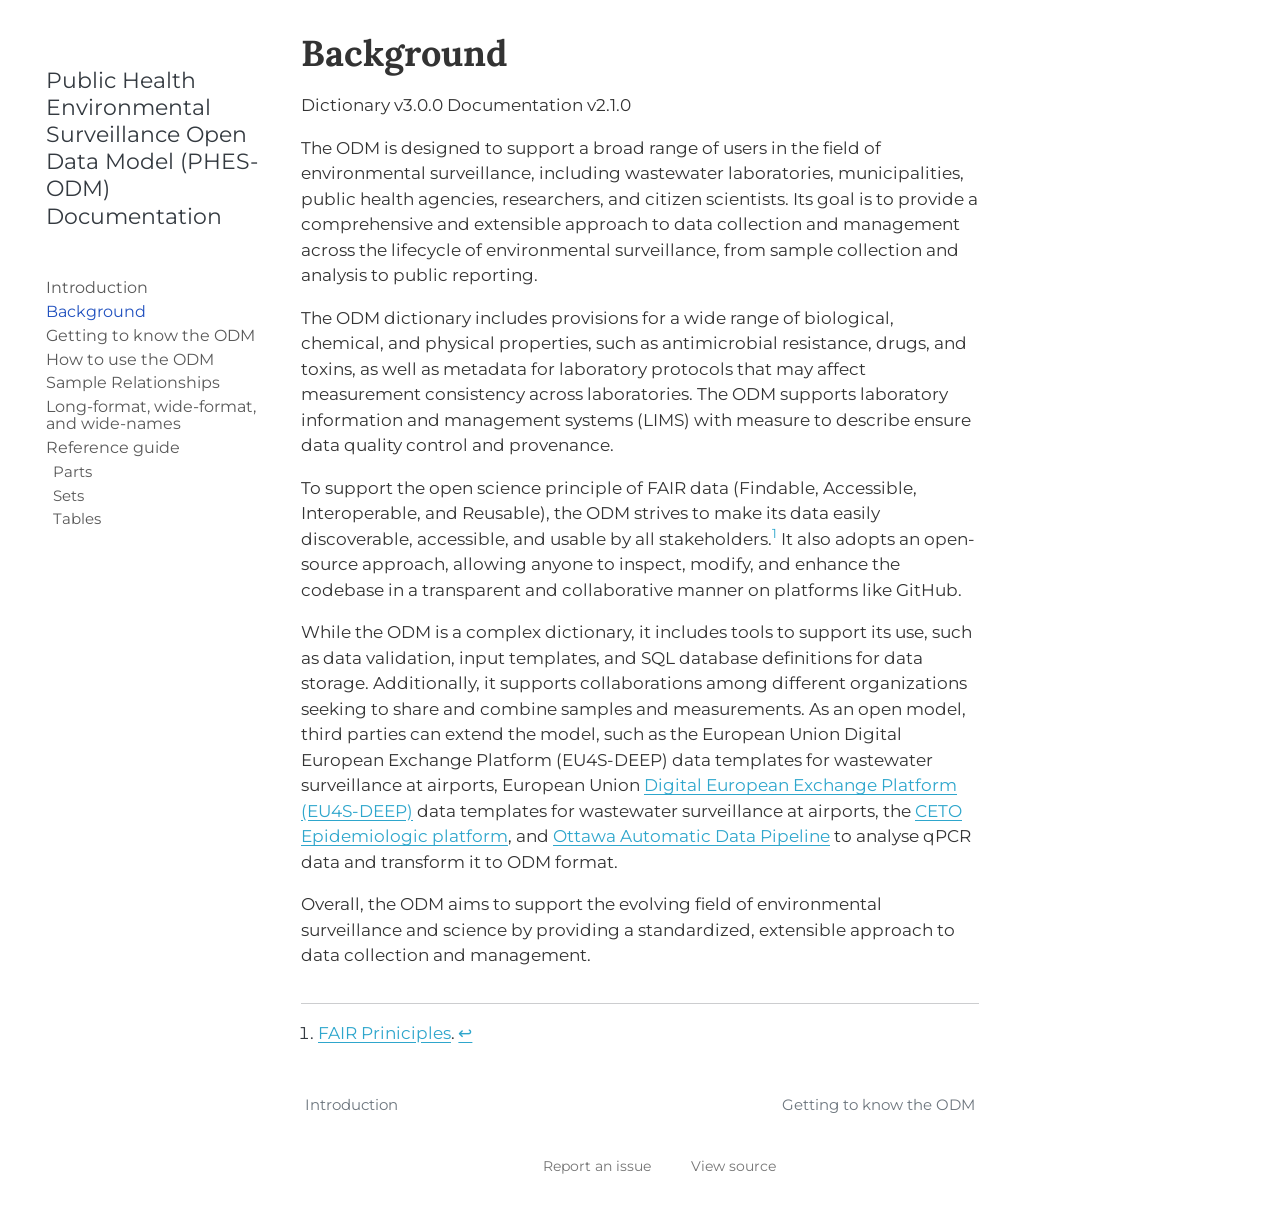
==== background.html @ 36b93fc3 "deploy: 9944a0d82ce27a2f8b0fd246a5327e32b0a26fd8" ====
<!DOCTYPE html>
<html xmlns="http://www.w3.org/1999/xhtml" lang="en-ca" xml:lang="en-ca"><head>

<meta charset="utf-8">
<meta name="generator" content="quarto-1.10.18">

<meta name="viewport" content="width=device-width, initial-scale=1.0, user-scalable=yes">


<title>Background – Public Health Environmental Surveillance Open Data Model (PHES-ODM) Documentation</title>
<style>
/* Default styles provided by pandoc.
** See https://pandoc.org/MANUAL.html#variables-for-html for config info.
*/
span.smallcaps{font-variant: small-caps;}
div.columns{display: flex; gap: 1.5em;}
div.column{flex: auto;}
@media screen {
div.columns{gap: min(4vw, 1.5em);}
div.column{overflow-x: auto;}
}
div.hanging-indent{margin-left: 1.5em; text-indent: -1.5em;}
ul.task-list{list-style: none;}
ul.task-list li input[type="checkbox"] {
  width: 0.8em;
  margin: 0 0.8em 0.2em -1em; /* quarto-specific, see https://github.com/quarto-dev/quarto-cli/issues/4556 */ 
  vertical-align: middle;
}
</style>


<script src="site_libs/quarto-nav/quarto-nav.js"></script>
<script src="site_libs/quarto-nav/headroom.min.js"></script>
<script src="site_libs/clipboard/clipboard.min.js"></script>
<script src="site_libs/quarto-search/autocomplete.umd.js"></script>
<script src="site_libs/quarto-search/fuse.min.js"></script>
<script src="site_libs/quarto-search/quarto-search.js"></script>
<meta name="quarto:offset" content="./">
<link href="./explanation.html" rel="next">
<link href="./index.html" rel="prev">
<script src="site_libs/quarto-html/quarto.js" type="module"></script>
<script src="site_libs/quarto-html/tabsets/tabsets.js" type="module"></script>
<script src="site_libs/quarto-html/popper.min.js"></script>
<script src="site_libs/quarto-html/tippy.umd.min.js"></script>
<script src="site_libs/quarto-html/anchor.min.js"></script>
<link href="site_libs/quarto-html/tippy.css" rel="stylesheet">
<link href="site_libs/quarto-html/quarto-syntax-highlighting-64a204ab8560d761af7679ceaba22944.css" rel="stylesheet" id="quarto-text-highlighting-styles">
<script src="site_libs/bootstrap/bootstrap.min.js"></script>
<link href="site_libs/bootstrap/bootstrap-icons.css" rel="stylesheet">
<link href="site_libs/bootstrap/bootstrap-734c960766a101f755136e936b8c898f.min.css" rel="stylesheet" append-hash="true" id="quarto-bootstrap" data-mode="light">
<script id="quarto-search-options" type="application/json">{
  "location": "sidebar",
  "copy-button": false,
  "collapse-after": 3,
  "panel-placement": "start",
  "type": "textbox",
  "limit": 50,
  "keyboard-shortcut": [
    "f",
    "/",
    "s"
  ],
  "show-item-context": false,
  "language": {
    "search-no-results-text": "No results",
    "search-matching-documents-text": "matching documents",
    "search-copy-link-title": "Copy link to search",
    "search-hide-matches-text": "Hide additional matches",
    "search-more-match-text": "more match in this document",
    "search-more-matches-text": "more matches in this document",
    "search-clear-button-title": "Clear",
    "search-text-placeholder": "",
    "search-detached-cancel-button-title": "Cancel",
    "search-submit-button-title": "Submit",
    "search-label": "Search"
  }
}</script>


</head>

<body class="nav-sidebar floating quarto-light">

<div id="quarto-search-results"></div>
  <header id="quarto-header" class="headroom fixed-top">
  <nav class="quarto-secondary-nav">
    <div class="container-fluid d-flex">
      <button type="button" class="quarto-btn-toggle btn" data-bs-toggle="collapse" role="button" data-bs-target=".quarto-sidebar-collapse-item" aria-controls="quarto-sidebar" aria-expanded="false" aria-label="Toggle sidebar navigation" onclick="if (window.quartoToggleHeadroom) { window.quartoToggleHeadroom(); }">
        <i class="bi bi-layout-text-sidebar-reverse"></i>
      </button>
        <nav class="quarto-page-breadcrumbs" aria-label="breadcrumb"><ol class="breadcrumb"><li class="breadcrumb-item"><a href="./background.html">Background</a></li></ol></nav>
        <a class="flex-grow-1" role="navigation" data-bs-toggle="collapse" data-bs-target=".quarto-sidebar-collapse-item" aria-controls="quarto-sidebar" aria-expanded="false" aria-label="Toggle sidebar navigation" onclick="if (window.quartoToggleHeadroom) { window.quartoToggleHeadroom(); }">      
        </a>
      <button type="button" class="btn quarto-search-button" aria-label="Search" onclick="window.quartoOpenSearch();">
        <i class="bi bi-search"></i>
      </button>
    </div>
  </nav>
</header>
<!-- content -->
<div id="quarto-content" class="quarto-container page-columns page-rows-contents page-layout-article">
<!-- sidebar -->
  <nav id="quarto-sidebar" class="sidebar collapse collapse-horizontal quarto-sidebar-collapse-item sidebar-navigation floating overflow-auto">
    <div class="pt-lg-2 mt-2 text-left sidebar-header sidebar-header-stacked">
      <a href="./index.html" class="sidebar-logo-link">
      <img src="././assets/ODM-logo.png" alt="" class="sidebar-logo light-content py-0 d-lg-inline d-none">
      <img src="././assets/ODM-logo.png" alt="" class="sidebar-logo dark-content py-0 d-lg-inline d-none">
      </a>
    <div class="sidebar-title mb-0 py-0">
      <a href="./">Public Health Environmental Surveillance Open Data Model (PHES-ODM) Documentation</a> 
        <div class="sidebar-tools-main">
    <a href="https://github.com/Big-Life-Lab/PHES-ODM-Doc/tree/main/qmd/" title="Source Code" class="quarto-navigation-tool px-1" aria-label="Source Code"><i class="bi bi-github"></i></a>
    <div class="dropdown">
      <a href="" title="Download" id="quarto-navigation-tool-dropdown-0" class="quarto-navigation-tool dropdown-toggle px-1" data-bs-toggle="dropdown" aria-expanded="false" role="link" aria-label="Download"><i class="bi bi-download"></i></a>
      <ul class="dropdown-menu" aria-labelledby="quarto-navigation-tool-dropdown-0">
          <li>
            <a class="dropdown-item sidebar-tools-main-item" href="./ODM-documentation-v2.0.1.pdf">
              <i class="bi bi-file-pdf pe-1"></i>
            Download PDF
            </a>
          </li>
          <li>
            <a class="dropdown-item sidebar-tools-main-item" href="./ODM-documentation-v2.0.1.epub">
              <i class="bi bi-journal pe-1"></i>
            Download ePub
            </a>
          </li>
      </ul>
    </div>
</div>
    </div>
      </div>
        <div class="mt-2 flex-shrink-0 align-items-center">
        <div class="sidebar-search">
        <div id="quarto-search" class="" title="Search"></div>
        </div>
        </div>
    <div class="sidebar-menu-container"> 
    <ul class="list-unstyled mt-1">
        <li class="sidebar-item">
  <div class="sidebar-item-container"> 
  <a href="./index.html" class="sidebar-item-text sidebar-link">
 <span class="menu-text">Introduction</span></a>
  </div>
</li>
        <li class="sidebar-item">
  <div class="sidebar-item-container"> 
  <a href="./background.html" class="sidebar-item-text sidebar-link active">
 <span class="menu-text">Background</span></a>
  </div>
</li>
        <li class="sidebar-item">
  <div class="sidebar-item-container"> 
  <a href="./explanation.html" class="sidebar-item-text sidebar-link">
 <span class="menu-text">Getting to know the ODM</span></a>
  </div>
</li>
        <li class="sidebar-item">
  <div class="sidebar-item-container"> 
  <a href="./how-to.html" class="sidebar-item-text sidebar-link">
 <span class="menu-text">How to use the ODM</span></a>
  </div>
</li>
        <li class="sidebar-item">
  <div class="sidebar-item-container"> 
  <a href="./sampleRelationships.html" class="sidebar-item-text sidebar-link">
 <span class="menu-text">Sample Relationships</span></a>
  </div>
</li>
        <li class="sidebar-item">
  <div class="sidebar-item-container"> 
  <a href="./wide-names.html" class="sidebar-item-text sidebar-link">
 <span class="menu-text">Long-format, wide-format, and wide-names</span></a>
  </div>
</li>
        <li class="sidebar-item sidebar-item-section">
      <div class="sidebar-item-container"> 
            <a href="./ref-guide.html" class="sidebar-item-text sidebar-link">
 <span class="menu-text">Reference guide</span></a>
          <a class="sidebar-item-toggle text-start" data-bs-toggle="collapse" data-bs-target="#quarto-sidebar-section-1" role="navigation" aria-expanded="true" aria-label="Toggle section">
            <i class="bi bi-chevron-right ms-2"></i>
          </a> 
      </div>
      <ul id="quarto-sidebar-section-1" class="collapse list-unstyled sidebar-section depth1 show">  
          <li class="sidebar-item">
  <div class="sidebar-item-container"> 
  <a href="./parts.html" class="sidebar-item-text sidebar-link">
 <span class="menu-text">Parts</span></a>
  </div>
</li>
          <li class="sidebar-item">
  <div class="sidebar-item-container"> 
  <a href="./sets.html" class="sidebar-item-text sidebar-link">
 <span class="menu-text">Sets</span></a>
  </div>
</li>
          <li class="sidebar-item">
  <div class="sidebar-item-container"> 
  <a href="./tables.html" class="sidebar-item-text sidebar-link">
 <span class="menu-text">Tables</span></a>
  </div>
</li>
      </ul>
  </li>
    </ul>
    </div>
</nav>
<div id="quarto-sidebar-glass" class="quarto-sidebar-collapse-item" data-bs-toggle="collapse" data-bs-target=".quarto-sidebar-collapse-item"></div>
<!-- margin-sidebar -->
    <div id="quarto-margin-sidebar" class="sidebar margin-sidebar zindex-bottom">
        
    </div>
<!-- main -->
<main class="content" id="quarto-document-content">

<header id="title-block-header" class="quarto-title-block default">
<div class="quarto-title">
<h1 class="title">Background</h1>
</div>



<div class="quarto-title-meta">

    
  
    
  </div>
  


</header>


<p>Dictionary v3.0.0 Documentation v2.1.0</p>
<p>The ODM is designed to support a broad range of users in the field of environmental surveillance, including wastewater laboratories, municipalities, public health agencies, researchers, and citizen scientists. Its goal is to provide a comprehensive and extensible approach to data collection and management across the lifecycle of environmental surveillance, from sample collection and analysis to public reporting.</p>
<p>The ODM dictionary includes provisions for a wide range of biological, chemical, and physical properties, such as antimicrobial resistance, drugs, and toxins, as well as metadata for laboratory protocols that may affect measurement consistency across laboratories. The ODM supports laboratory information and management systems (LIMS) with measure to describe ensure data quality control and provenance.</p>
<p>To support the open science principle of FAIR data (Findable, Accessible, Interoperable, and Reusable), the ODM strives to make its data easily discoverable, accessible, and usable by all stakeholders.<a href="#fn1" class="footnote-ref" id="fnref1" role="doc-noteref"><sup>1</sup></a> It also adopts an open-source approach, allowing anyone to inspect, modify, and enhance the codebase in a transparent and collaborative manner on platforms like GitHub.</p>
<p>While the ODM is a complex dictionary, it includes tools to support its use, such as data validation, input templates, and SQL database definitions for data storage. Additionally, it supports collaborations among different organizations seeking to share and combine samples and measurements. As an open model, third parties can extend the model, such as the European Union Digital European Exchange Platform (EU4S-DEEP) data templates for wastewater surveillance at airports, European Union <a href="https://wastewater-observatory.jrc.ec.europa.eu">Digital European Exchange Platform (EU4S-DEEP)</a> data templates for wastewater surveillance at airports, the <a href="https://ceto.ca">CETO Epidemiologic platform</a>, and <a href="https://phes-odm.org">Ottawa Automatic Data Pipeline</a> to analyse qPCR data and transform it to ODM format.</p>
<p>Overall, the ODM aims to support the evolving field of environmental surveillance and science by providing a standardized, extensible approach to data collection and management.</p>


<section id="footnotes" class="footnotes footnotes-end-of-document" role="doc-endnotes">
<hr>
<ol>
<li id="fn1"><p><a href="https://go-fair.org/fair-principles/">FAIR Priniciples</a>.<a href="#fnref1" class="footnote-back" role="doc-backlink">↩︎</a></p></li>
</ol>
</section>

</main> <!-- /main -->
<script id="quarto-html-after-body" type="application/javascript">
  window.document.addEventListener("DOMContentLoaded", function (event) {
    const icon = "";
    const anchorJS = new window.AnchorJS();
    anchorJS.options = {
      placement: 'right',
      icon: icon
    };
    anchorJS.add('.anchored');
    const isCodeAnnotation = (el) => {
      for (const clz of el.classList) {
        if (clz.startsWith('code-annotation-')) {                     
          return true;
        }
      }
      return false;
    }
    const onCopySuccess = function(e) {
      // button target
      const button = e.trigger;
      // don't keep focus
      button.blur();
      // flash "checked"
      button.classList.add('code-copy-button-checked');
      var currentTitle = button.getAttribute("title");
      button.setAttribute("title", "Copied!");
      let tooltip;
      if (window.bootstrap) {
        button.setAttribute("data-bs-toggle", "tooltip");
        button.setAttribute("data-bs-placement", "left");
        button.setAttribute("data-bs-title", "Copied!");
        tooltip = new bootstrap.Tooltip(button, 
          { trigger: "manual", 
            customClass: "code-copy-button-tooltip",
            offset: [0, -8]});
        tooltip.show();    
      }
      setTimeout(function() {
        if (tooltip) {
          tooltip.hide();
          button.removeAttribute("data-bs-title");
          button.removeAttribute("data-bs-toggle");
          button.removeAttribute("data-bs-placement");
        }
        button.setAttribute("title", currentTitle);
        button.classList.remove('code-copy-button-checked');
      }, 1000);
      // clear code selection
      e.clearSelection();
    }
    const getTextToCopy = function(trigger) {
      const outerScaffold = trigger.parentElement.cloneNode(true);
      const codeEl = outerScaffold.querySelector('code');
      for (const childEl of codeEl.children) {
        if (isCodeAnnotation(childEl)) {
          childEl.remove();
        }
      }
      return codeEl.innerText;
    }
    const clipboard = new window.ClipboardJS('.code-copy-button:not([data-in-quarto-modal])', {
      text: getTextToCopy
    });
    clipboard.on('success', onCopySuccess);
    if (window.document.getElementById('quarto-embedded-source-code-modal')) {
      const clipboardModal = new window.ClipboardJS('.code-copy-button[data-in-quarto-modal]', {
        text: getTextToCopy,
        container: window.document.getElementById('quarto-embedded-source-code-modal')
      });
      clipboardModal.on('success', onCopySuccess);
    }
      var localhostRegex = new RegExp(/^(?:http|https):\/\/localhost\:?[0-9]*\//);
      var mailtoRegex = new RegExp(/^mailto:/);
        var filterRegex = new RegExp('/' + window.location.host + '/');
      var isInternal = (href) => {
          return filterRegex.test(href) || localhostRegex.test(href) || mailtoRegex.test(href);
      }
      // Inspect non-navigation links and adorn them if external
     var links = window.document.querySelectorAll('a[href]:not(.nav-link):not(.navbar-brand):not(.toc-action):not(.sidebar-link):not(.sidebar-item-toggle):not(.pagination-link):not(.no-external):not([aria-hidden]):not(.dropdown-item):not(.quarto-navigation-tool):not(.about-link)');
      for (var i=0; i<links.length; i++) {
        const link = links[i];
        if (!isInternal(link.href)) {
          // undo the damage that might have been done by quarto-nav.js in the case of
          // links that we want to consider external
          if (link.dataset.originalHref !== undefined) {
            link.href = link.dataset.originalHref;
          }
        }
      }
    function tippyHover(el, contentFn, onTriggerFn, onUntriggerFn) {
      const config = {
        allowHTML: true,
        maxWidth: 500,
        delay: 100,
        arrow: false,
        appendTo: function(el) {
            return el.parentElement;
        },
        interactive: true,
        interactiveBorder: 10,
        theme: 'quarto',
        placement: 'bottom-start',
      };
      if (contentFn) {
        config.content = contentFn;
      }
      if (onTriggerFn) {
        config.onTrigger = onTriggerFn;
      }
      if (onUntriggerFn) {
        config.onUntrigger = onUntriggerFn;
      }
      window.tippy(el, config); 
    }
    const noterefs = window.document.querySelectorAll('a[role="doc-noteref"]');
    for (var i=0; i<noterefs.length; i++) {
      const ref = noterefs[i];
      tippyHover(ref, function() {
        // use id or data attribute instead here
        let href = ref.getAttribute('data-footnote-href') || ref.getAttribute('href');
        try { href = new URL(href).hash; } catch {}
        const id = href.replace(/^#\/?/, "");
        const note = window.document.getElementById(id);
        if (note) {
          return note.innerHTML;
        } else {
          return "";
        }
      });
    }
    const xrefs = window.document.querySelectorAll('a.quarto-xref');
    const processXRef = (id, note) => {
      // Strip column container classes
      const stripColumnClz = (el) => {
        el.classList.remove("page-full", "page-columns");
        if (el.children) {
          for (const child of el.children) {
            stripColumnClz(child);
          }
        }
      }
      stripColumnClz(note)
      if (id === null || id.startsWith('sec-')) {
        // Special case sections, only their first couple elements
        const container = document.createElement("div");
        if (note.children && note.children.length > 2) {
          container.appendChild(note.children[0].cloneNode(true));
          for (let i = 1; i < note.children.length; i++) {
            const child = note.children[i];
            if (child.tagName === "P" && child.innerText === "") {
              continue;
            } else {
              container.appendChild(child.cloneNode(true));
              break;
            }
          }
          if (window.Quarto?.typesetMath) {
            window.Quarto.typesetMath(container);
          }
          return container.innerHTML
        } else {
          if (window.Quarto?.typesetMath) {
            window.Quarto.typesetMath(note);
          }
          return note.innerHTML;
        }
      } else {
        // Remove any anchor links if they are present
        const anchorLink = note.querySelector('a.anchorjs-link');
        if (anchorLink) {
          anchorLink.remove();
        }
        if (window.Quarto?.typesetMath) {
          window.Quarto.typesetMath(note);
        }
        if (note.classList.contains("callout")) {
          return note.outerHTML;
        } else {
          return note.innerHTML;
        }
      }
    }
    for (var i=0; i<xrefs.length; i++) {
      const xref = xrefs[i];
      tippyHover(xref, undefined, function(instance) {
        instance.disable();
        let url = xref.getAttribute('href');
        let hash = undefined; 
        if (url.startsWith('#')) {
          hash = url;
        } else {
          try { hash = new URL(url).hash; } catch {}
        }
        if (hash) {
          const id = hash.replace(/^#\/?/, "");
          const note = window.document.getElementById(id);
          if (note !== null) {
            try {
              const html = processXRef(id, note.cloneNode(true));
              instance.setContent(html);
            } finally {
              instance.enable();
              instance.show();
            }
          } else {
            // See if we can fetch this
            fetch(url.split('#')[0])
            .then(res => res.text())
            .then(html => {
              const parser = new DOMParser();
              const htmlDoc = parser.parseFromString(html, "text/html");
              const note = htmlDoc.getElementById(id);
              if (note !== null) {
                const html = processXRef(id, note);
                instance.setContent(html);
              } 
            }).finally(() => {
              instance.enable();
              instance.show();
            });
          }
        } else {
          // See if we can fetch a full url (with no hash to target)
          // This is a special case and we should probably do some content thinning / targeting
          fetch(url)
          .then(res => res.text())
          .then(html => {
            const parser = new DOMParser();
            const htmlDoc = parser.parseFromString(html, "text/html");
            const note = htmlDoc.querySelector('main.content');
            if (note !== null) {
              // This should only happen for chapter cross references
              // (since there is no id in the URL)
              // remove the first header
              if (note.children.length > 0 && note.children[0].tagName === "HEADER") {
                note.children[0].remove();
              }
              const html = processXRef(null, note);
              instance.setContent(html);
            } 
          }).finally(() => {
            instance.enable();
            instance.show();
          });
        }
      }, function(instance) {
      });
    }
        let selectedAnnoteEl;
        const selectorForAnnotation = ( cell, annotation) => {
          let cellAttr = 'data-code-cell="' + cell + '"';
          let lineAttr = 'data-code-annotation="' +  annotation + '"';
          const selector = 'span[' + cellAttr + '][' + lineAttr + ']';
          return selector;
        }
        const selectCodeLines = (annoteEl) => {
          const doc = window.document;
          const targetCell = annoteEl.getAttribute("data-target-cell");
          const targetAnnotation = annoteEl.getAttribute("data-target-annotation");
          const annoteSpan = window.document.querySelector(selectorForAnnotation(targetCell, targetAnnotation));
          const lines = annoteSpan.getAttribute("data-code-lines").split(",");
          const lineIds = lines.map((line) => {
            return targetCell + "-" + line;
          })
          let top = null;
          let height = null;
          let parent = null;
          if (lineIds.length > 0) {
              //compute the position of the single el (top and bottom and make a div)
              const el = window.document.getElementById(lineIds[0]);
              top = el.offsetTop;
              height = el.offsetHeight;
              parent = el.parentElement.parentElement;
            if (lineIds.length > 1) {
              const lastEl = window.document.getElementById(lineIds[lineIds.length - 1]);
              const bottom = lastEl.offsetTop + lastEl.offsetHeight;
              height = bottom - top;
            }
            if (top !== null && height !== null && parent !== null) {
              // cook up a div (if necessary) and position it 
              let div = window.document.getElementById("code-annotation-line-highlight");
              if (div === null) {
                div = window.document.createElement("div");
                div.setAttribute("id", "code-annotation-line-highlight");
                div.style.position = 'absolute';
                parent.appendChild(div);
              }
              div.style.top = top - 2 + "px";
              div.style.height = height + 4 + "px";
              div.style.left = 0;
              let gutterDiv = window.document.getElementById("code-annotation-line-highlight-gutter");
              if (gutterDiv === null) {
                gutterDiv = window.document.createElement("div");
                gutterDiv.setAttribute("id", "code-annotation-line-highlight-gutter");
                gutterDiv.style.position = 'absolute';
                const codeCell = window.document.getElementById(targetCell);
                const gutter = codeCell.querySelector('.code-annotation-gutter');
                gutter.appendChild(gutterDiv);
              }
              gutterDiv.style.top = top - 2 + "px";
              gutterDiv.style.height = height + 4 + "px";
            }
            selectedAnnoteEl = annoteEl;
          }
        };
        const unselectCodeLines = () => {
          const elementsIds = ["code-annotation-line-highlight", "code-annotation-line-highlight-gutter"];
          elementsIds.forEach((elId) => {
            const div = window.document.getElementById(elId);
            if (div) {
              div.remove();
            }
          });
          selectedAnnoteEl = undefined;
        };
          // Handle positioning of the toggle
      window.addEventListener(
        "resize",
        throttle(() => {
          elRect = undefined;
          if (selectedAnnoteEl) {
            selectCodeLines(selectedAnnoteEl);
          }
        }, 10)
      );
      function throttle(fn, ms) {
      let throttle = false;
      let timer;
        return (...args) => {
          if(!throttle) { // first call gets through
              fn.apply(this, args);
              throttle = true;
          } else { // all the others get throttled
              if(timer) clearTimeout(timer); // cancel #2
              timer = setTimeout(() => {
                fn.apply(this, args);
                timer = throttle = false;
              }, ms);
          }
        };
      }
        // Attach click handler to the DT
        const annoteDls = window.document.querySelectorAll('dt[data-target-cell]');
        for (const annoteDlNode of annoteDls) {
          annoteDlNode.addEventListener('click', (event) => {
            const clickedEl = event.target;
            if (clickedEl !== selectedAnnoteEl) {
              unselectCodeLines();
              const activeEl = window.document.querySelector('dt[data-target-cell].code-annotation-active');
              if (activeEl) {
                activeEl.classList.remove('code-annotation-active');
              }
              selectCodeLines(clickedEl);
              clickedEl.classList.add('code-annotation-active');
            } else {
              // Unselect the line
              unselectCodeLines();
              clickedEl.classList.remove('code-annotation-active');
            }
          });
        }
    const findCites = (el) => {
      const parentEl = el.parentElement;
      if (parentEl) {
        const cites = parentEl.dataset.cites;
        if (cites) {
          return {
            el,
            cites: cites.split(' ')
          };
        } else {
          return findCites(el.parentElement)
        }
      } else {
        return undefined;
      }
    };
    var bibliorefs = window.document.querySelectorAll('a[role="doc-biblioref"]');
    for (var i=0; i<bibliorefs.length; i++) {
      const ref = bibliorefs[i];
      const citeInfo = findCites(ref);
      if (citeInfo) {
        tippyHover(citeInfo.el, function() {
          var popup = window.document.createElement('div');
          citeInfo.cites.forEach(function(cite) {
            var citeDiv = window.document.createElement('div');
            citeDiv.classList.add('hanging-indent');
            citeDiv.classList.add('csl-entry');
            var biblioDiv = window.document.getElementById('ref-' + cite);
            if (biblioDiv) {
              citeDiv.innerHTML = biblioDiv.innerHTML;
            }
            popup.appendChild(citeDiv);
          });
          return popup.innerHTML;
        });
      }
    }
  });
  </script>
<nav class="page-navigation">
  <div class="nav-page nav-page-previous">
      <a href="./index.html" class="pagination-link" aria-label="Introduction">
        <i class="bi bi-arrow-left-short"></i> <span class="nav-page-text">Introduction</span>
      </a>          
  </div>
  <div class="nav-page nav-page-next">
      <a href="./explanation.html" class="pagination-link" aria-label="Getting to know the ODM">
        <span class="nav-page-text">Getting to know the ODM</span> <i class="bi bi-arrow-right-short"></i>
      </a>
  </div>
</nav>
</div> <!-- /content -->




<footer class="footer"><div class="nav-footer"><div class="nav-footer-center"><div class="toc-actions"><ul><li><a href="https://github.com/Big-Life-Lab/PHES-ODM-Doc/issues/new" class="toc-action"><i class="bi bi-github"></i>Report an issue</a></li><li><a href="https://github.com/Big-Life-Lab/PHES-ODM-Doc/blob/main/qmd/background.qmd" class="toc-action"><i class="bi empty"></i>View source</a></li></ul></div></div></div></footer></body></html>
---- site_libs/quarto-html/quarto-syntax-highlighting-64a204ab8560d761af7679ceaba22944.css ----
/* quarto syntax highlight colors */
:root {
  --quarto-hl-ot-color: #003B4F;
  --quarto-hl-at-color: #657422;
  --quarto-hl-ss-color: #20794D;
  --quarto-hl-an-color: #5E5E5E;
  --quarto-hl-fu-color: #4758AB;
  --quarto-hl-st-color: #20794D;
  --quarto-hl-cf-color: #003B4F;
  --quarto-hl-op-color: #5E5E5E;
  --quarto-hl-er-color: #AD0000;
  --quarto-hl-bn-color: #AD0000;
  --quarto-hl-al-color: #AD0000;
  --quarto-hl-va-color: #111111;
  --quarto-hl-bu-color: inherit;
  --quarto-hl-ex-color: inherit;
  --quarto-hl-pp-color: #AD0000;
  --quarto-hl-in-color: #5E5E5E;
  --quarto-hl-vs-color: #20794D;
  --quarto-hl-wa-color: #5E5E5E;
  --quarto-hl-do-color: #5E5E5E;
  --quarto-hl-im-color: #00769E;
  --quarto-hl-ch-color: #20794D;
  --quarto-hl-dt-color: #AD0000;
  --quarto-hl-fl-color: #AD0000;
  --quarto-hl-co-color: #5E5E5E;
  --quarto-hl-cv-color: #5E5E5E;
  --quarto-hl-cn-color: #8f5902;
  --quarto-hl-sc-color: #5E5E5E;
  --quarto-hl-dv-color: #AD0000;
  --quarto-hl-kw-color: #003B4F;
}

/* other quarto variables */
:root {
  --quarto-font-monospace: SFMono-Regular, Menlo, Monaco, Consolas, "Liberation Mono", "Courier New", monospace;
}

/* syntax highlight based on Pandoc's rules */
pre > code.sourceCode > span {
  color: #003B4F;
}

code.sourceCode > span {
  color: #003B4F;
}

div.sourceCode,
div.sourceCode pre.sourceCode {
  color: #003B4F;
}

/* Normal */
code span {
  color: #003B4F;
}

/* Alert */
code span.al {
  color: #AD0000;
  font-style: inherit;
}

/* Annotation */
code span.an {
  color: #5E5E5E;
  font-style: inherit;
}

/* Attribute */
code span.at {
  color: #657422;
  font-style: inherit;
}

/* BaseN */
code span.bn {
  color: #AD0000;
  font-style: inherit;
}

/* BuiltIn */
code span.bu {
  font-style: inherit;
}

/* ControlFlow */
code span.cf {
  color: #003B4F;
  font-weight: bold;
  font-style: inherit;
}

/* Char */
code span.ch {
  color: #20794D;
  font-style: inherit;
}

/* Constant */
code span.cn {
  color: #8f5902;
  font-style: inherit;
}

/* Comment */
code span.co {
  color: #5E5E5E;
  font-style: inherit;
}

/* CommentVar */
code span.cv {
  color: #5E5E5E;
  font-style: italic;
}

/* Documentation */
code span.do {
  color: #5E5E5E;
  font-style: italic;
}

/* DataType */
code span.dt {
  color: #AD0000;
  font-style: inherit;
}

/* DecVal */
code span.dv {
  color: #AD0000;
  font-style: inherit;
}

/* Error */
code span.er {
  color: #AD0000;
  font-style: inherit;
}

/* Extension */
code span.ex {
  font-style: inherit;
}

/* Float */
code span.fl {
  color: #AD0000;
  font-style: inherit;
}

/* Function */
code span.fu {
  color: #4758AB;
  font-style: inherit;
}

/* Import */
code span.im {
  color: #00769E;
  font-style: inherit;
}

/* Information */
code span.in {
  color: #5E5E5E;
  font-style: inherit;
}

/* Keyword */
code span.kw {
  color: #003B4F;
  font-weight: bold;
  font-style: inherit;
}

/* Operator */
code span.op {
  color: #5E5E5E;
  font-style: inherit;
}

/* Other */
code span.ot {
  color: #003B4F;
  font-style: inherit;
}

/* Preprocessor */
code span.pp {
  color: #AD0000;
  font-style: inherit;
}

/* SpecialChar */
code span.sc {
  color: #5E5E5E;
  font-style: inherit;
}

/* SpecialString */
code span.ss {
  color: #20794D;
  font-style: inherit;
}

/* String */
code span.st {
  color: #20794D;
  font-style: inherit;
}

/* Variable */
code span.va {
  color: #111111;
  font-style: inherit;
}

/* VerbatimString */
code span.vs {
  color: #20794D;
  font-style: inherit;
}

/* Warning */
code span.wa {
  color: #5E5E5E;
  font-style: italic;
}

.prevent-inlining {
  content: "</";
}

/*# sourceMappingURL=9d8d5bb603a83b8298b89080a598c93b.css.map */
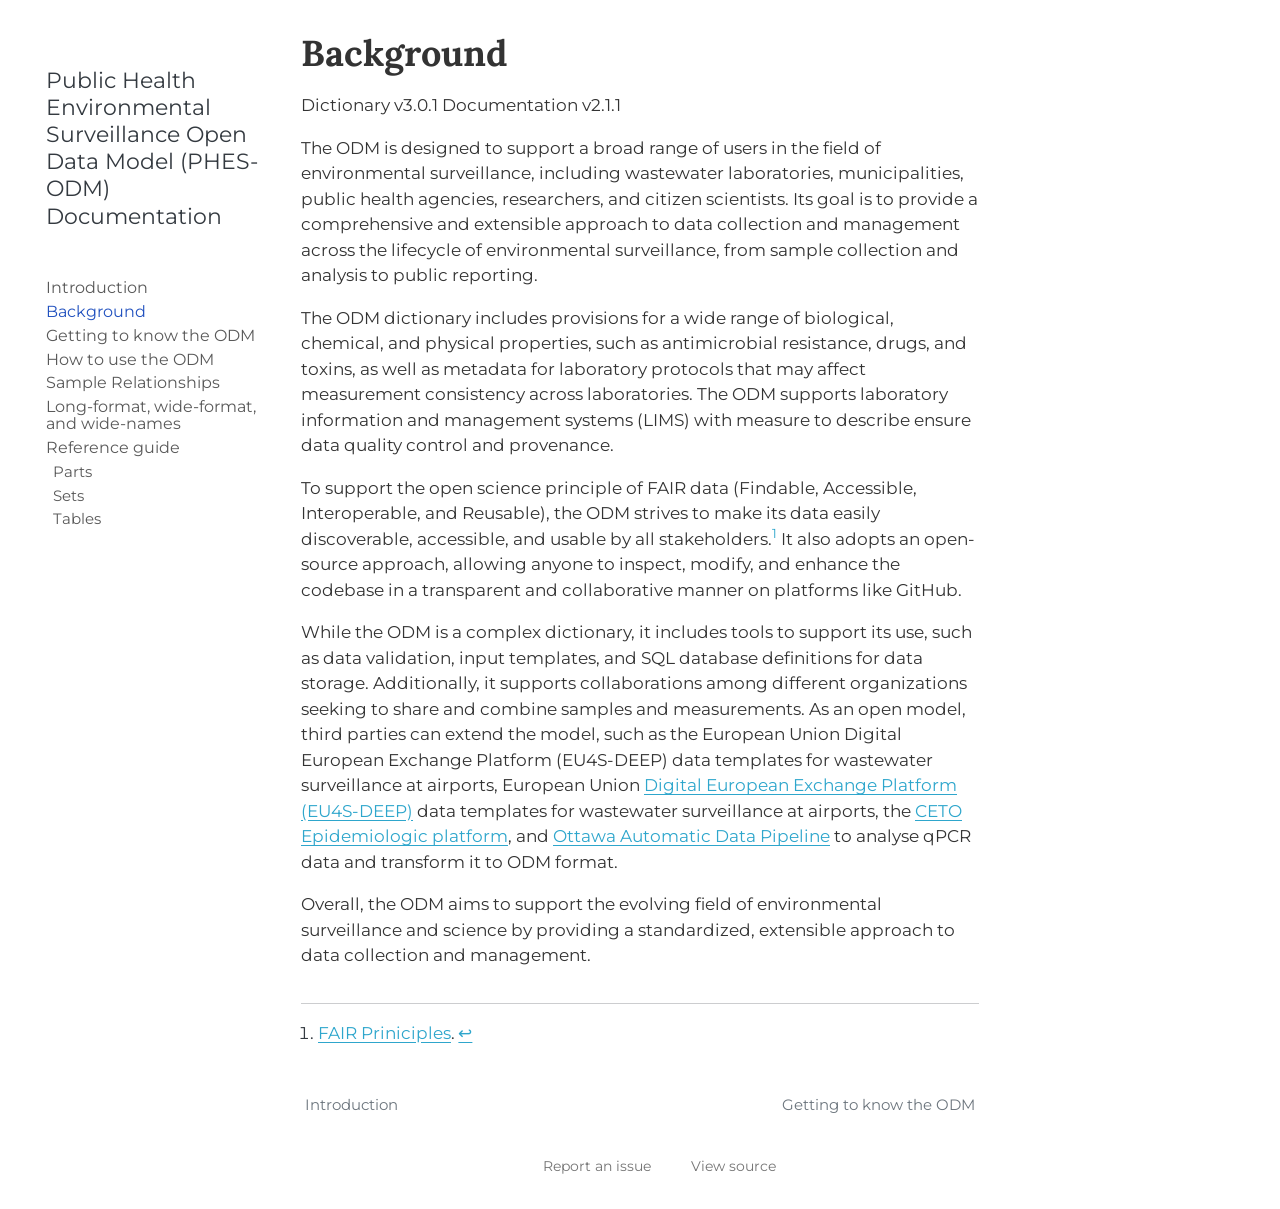
==== commit b47dc4b0: "deploy: 3c41c69f45f5498aaef30e89d2fb18242feb30fe" ====
--- a/background.html
+++ b/background.html
@@ -114,13 +114,13 @@
       <a href="" title="Download" id="quarto-navigation-tool-dropdown-0" class="quarto-navigation-tool dropdown-toggle px-1" data-bs-toggle="dropdown" aria-expanded="false" role="link" aria-label="Download"><i class="bi bi-download"></i></a>
       <ul class="dropdown-menu" aria-labelledby="quarto-navigation-tool-dropdown-0">
           <li>
-            <a class="dropdown-item sidebar-tools-main-item" href="./ODM-documentation-v2.0.1.pdf">
+            <a class="dropdown-item sidebar-tools-main-item" href="./ODM-documentation-v2.1.1.pdf">
               <i class="bi bi-file-pdf pe-1"></i>
             Download PDF
             </a>
           </li>
           <li>
-            <a class="dropdown-item sidebar-tools-main-item" href="./ODM-documentation-v2.0.1.epub">
+            <a class="dropdown-item sidebar-tools-main-item" href="./ODM-documentation-v2.1.1.epub">
               <i class="bi bi-journal pe-1"></i>
             Download ePub
             </a>
@@ -232,7 +232,7 @@
 </header>
 
 
-<p>Dictionary v3.0.0 Documentation v2.1.0</p>
+<p>Dictionary v3.0.1 Documentation v2.1.1</p>
 <p>The ODM is designed to support a broad range of users in the field of environmental surveillance, including wastewater laboratories, municipalities, public health agencies, researchers, and citizen scientists. Its goal is to provide a comprehensive and extensible approach to data collection and management across the lifecycle of environmental surveillance, from sample collection and analysis to public reporting.</p>
 <p>The ODM dictionary includes provisions for a wide range of biological, chemical, and physical properties, such as antimicrobial resistance, drugs, and toxins, as well as metadata for laboratory protocols that may affect measurement consistency across laboratories. The ODM supports laboratory information and management systems (LIMS) with measure to describe ensure data quality control and provenance.</p>
 <p>To support the open science principle of FAIR data (Findable, Accessible, Interoperable, and Reusable), the ODM strives to make its data easily discoverable, accessible, and usable by all stakeholders.<a href="#fn1" class="footnote-ref" id="fnref1" role="doc-noteref"><sup>1</sup></a> It also adopts an open-source approach, allowing anyone to inspect, modify, and enhance the codebase in a transparent and collaborative manner on platforms like GitHub.</p>
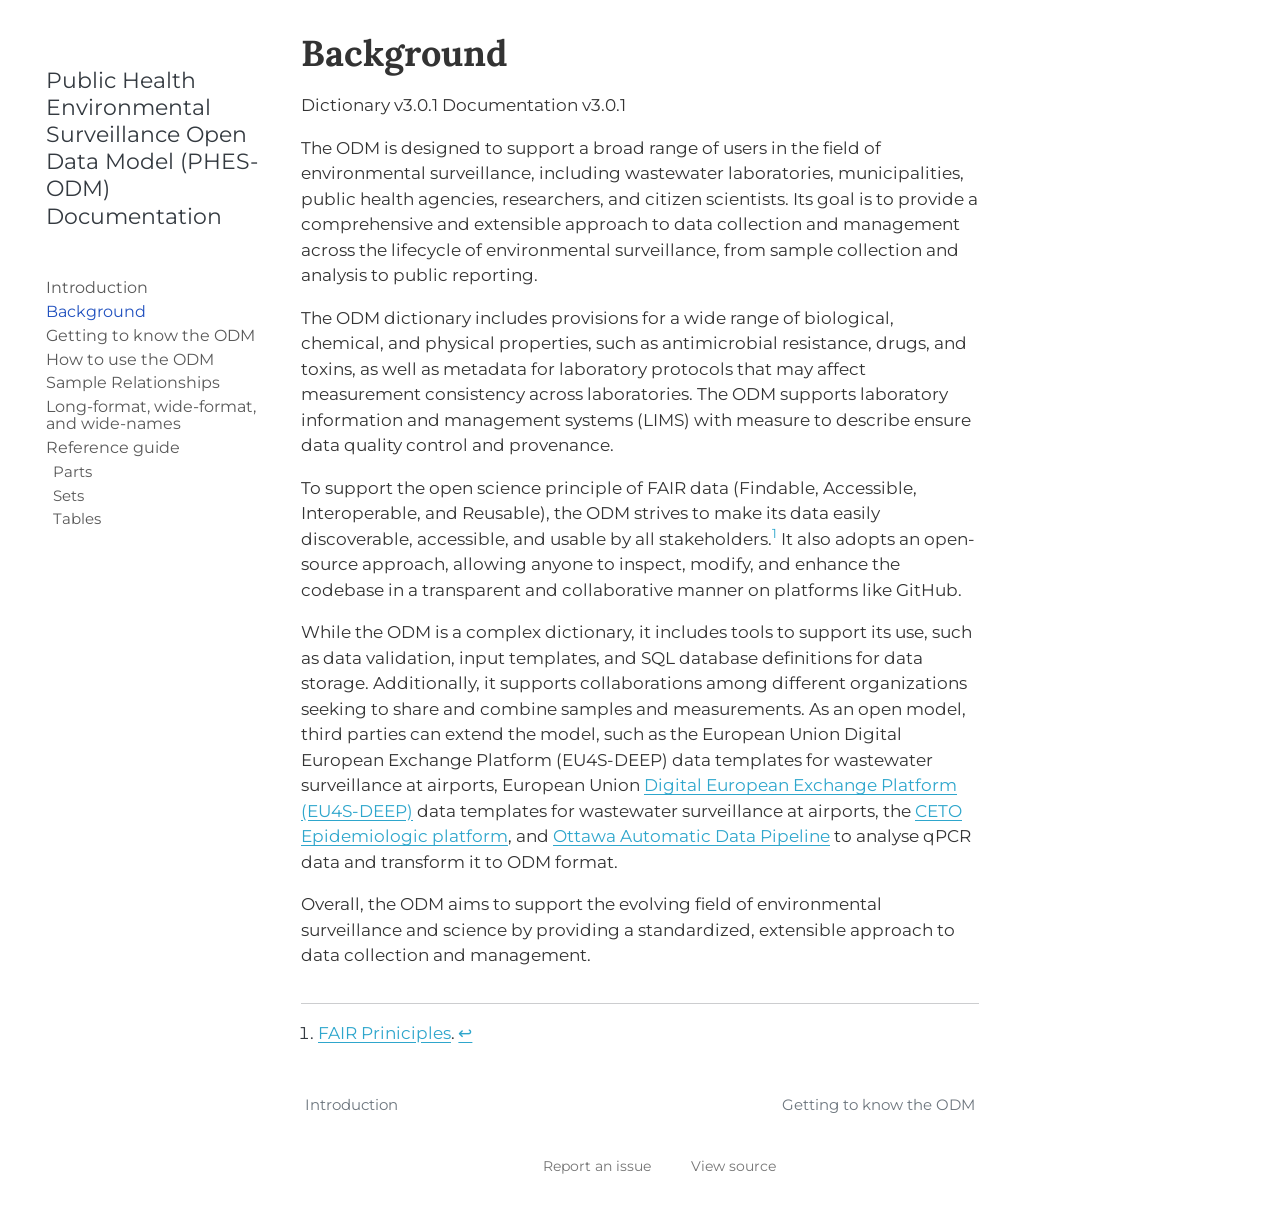
==== commit b23e15e0: "deploy: bcc518b26dbcafd7dfc27d4ccc1984ec687d4e08" ====
--- a/background.html
+++ b/background.html
@@ -114,13 +114,13 @@
       <a href="" title="Download" id="quarto-navigation-tool-dropdown-0" class="quarto-navigation-tool dropdown-toggle px-1" data-bs-toggle="dropdown" aria-expanded="false" role="link" aria-label="Download"><i class="bi bi-download"></i></a>
       <ul class="dropdown-menu" aria-labelledby="quarto-navigation-tool-dropdown-0">
           <li>
-            <a class="dropdown-item sidebar-tools-main-item" href="./ODM-documentation-v2.1.1.pdf">
+            <a class="dropdown-item sidebar-tools-main-item" href="./ODM-documentation-v3.0.1.pdf">
               <i class="bi bi-file-pdf pe-1"></i>
             Download PDF
             </a>
           </li>
           <li>
-            <a class="dropdown-item sidebar-tools-main-item" href="./ODM-documentation-v2.1.1.epub">
+            <a class="dropdown-item sidebar-tools-main-item" href="./ODM-documentation-v3.0.1.epub">
               <i class="bi bi-journal pe-1"></i>
             Download ePub
             </a>
@@ -232,7 +232,7 @@
 </header>
 
 
-<p>Dictionary v3.0.1 Documentation v2.1.1</p>
+<p>Dictionary v3.0.1 Documentation v3.0.1</p>
 <p>The ODM is designed to support a broad range of users in the field of environmental surveillance, including wastewater laboratories, municipalities, public health agencies, researchers, and citizen scientists. Its goal is to provide a comprehensive and extensible approach to data collection and management across the lifecycle of environmental surveillance, from sample collection and analysis to public reporting.</p>
 <p>The ODM dictionary includes provisions for a wide range of biological, chemical, and physical properties, such as antimicrobial resistance, drugs, and toxins, as well as metadata for laboratory protocols that may affect measurement consistency across laboratories. The ODM supports laboratory information and management systems (LIMS) with measure to describe ensure data quality control and provenance.</p>
 <p>To support the open science principle of FAIR data (Findable, Accessible, Interoperable, and Reusable), the ODM strives to make its data easily discoverable, accessible, and usable by all stakeholders.<a href="#fn1" class="footnote-ref" id="fnref1" role="doc-noteref"><sup>1</sup></a> It also adopts an open-source approach, allowing anyone to inspect, modify, and enhance the codebase in a transparent and collaborative manner on platforms like GitHub.</p>
